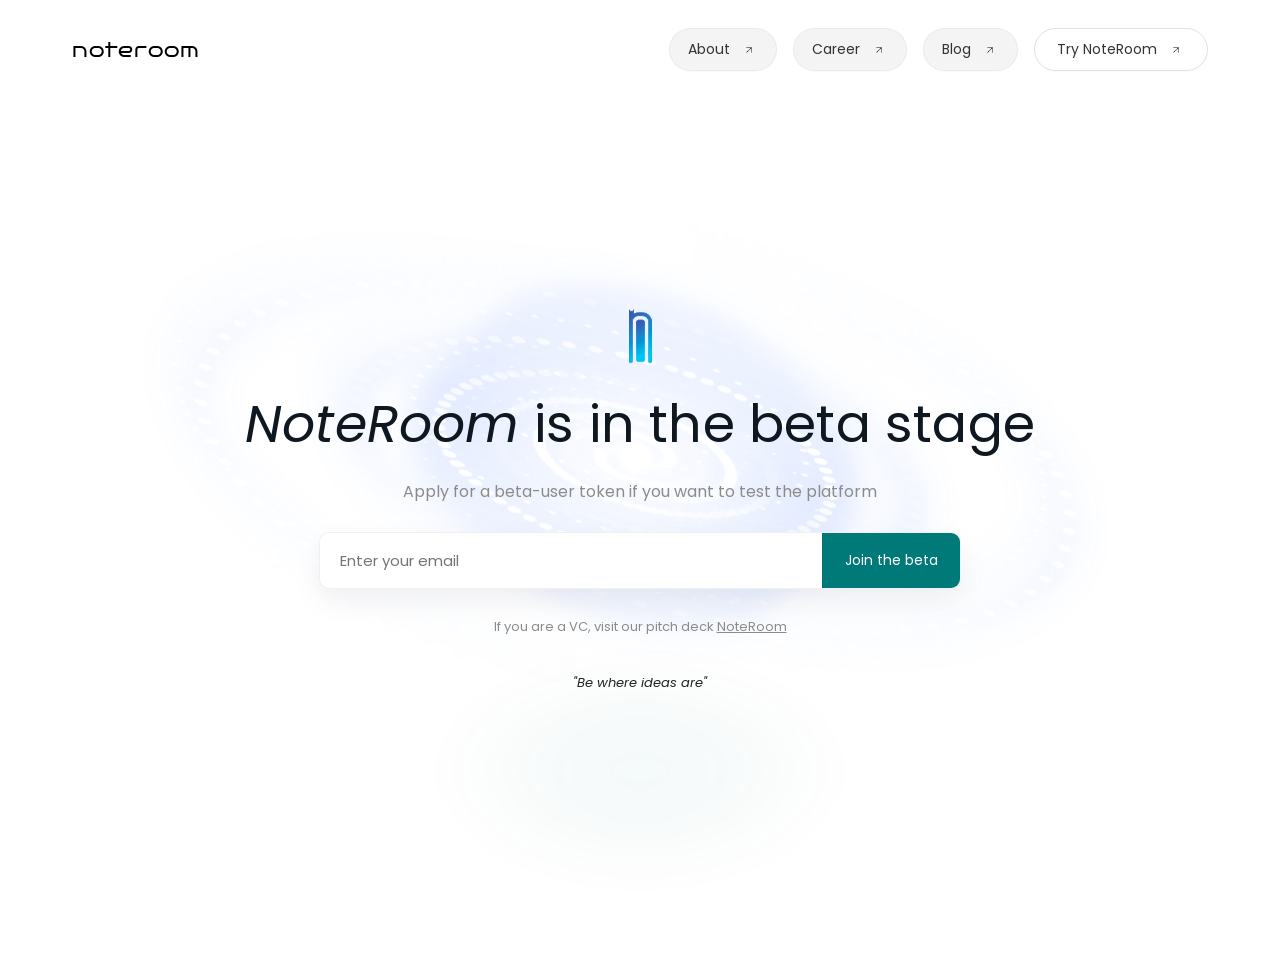
==== betapage.html @ 21c58455 "first upload" ====
<!doctype html>
<html lang="en">
<head>
  <meta charset="utf-8" />
  <meta name="viewport" content="width=device-width,initial-scale=1" />
  <title>Artune - Creative Agency Website 2</title>

  <!-- Fonts -->
  <link href="https://fonts.googleapis.com/css2?family=Poppins:wght@200;300;400;600;700&display=swap" rel="stylesheet">
  <link href="https://fonts.googleapis.com/css2?family=Bruno+Ace&display=swap" rel="stylesheet">

  <style>
    :root{
      --bg: #ffffff;
      --muted: #8b8b8b;
      --accent: #007a79;
      --accent-dark: #006a66;
      --input-bg: #ffffff;
      --max-center-width: 1200px;
      --p: "Poppins", system-ui, -apple-system, "Segoe UI", Roboto, "Helvetica Neue", Arial;
      --logo-font: "Bruno Ace", var(--p);
    }

    html,body{ height:100%; margin:0; font-family:var(--p); background:var(--bg); color:#111; -webkit-font-smoothing:antialiased; -moz-osx-font-smoothing:grayscale; overflow-x:hidden; }

    /* page shell */
    .page { min-height:100vh; display:flex; flex-direction:column; align-items:stretch; position:relative; }

   
    .background-solar{
        opacity: 0.5;
      position:absolute;
      inset:0; 
      display:flex;
      align-items:center;
      justify-content:center;
      z-index:0; 
      pointer-events:none;
      overflow:hidden;
    }
   

    .background-solar img.beta-svg{
      max-width:1400px;
      width:120vw; 
      height:auto;
      display:block;
      opacity:0.7;
      transform-origin:center center;
      will-change:transform, opacity;
     
      user-select:none;
      -webkit-user-drag:none;
    }

    /* NAVBAR */
    header.nav {  transition: background 0.3s ease, backdrop-filter 0.3s ease; display:flex; align-items:center; justify-content:space-between; padding:28px 72px; gap:24px; position:relative; z-index:30; }
    .nav-left { display:flex; align-items:center; gap:16px; min-width:120px; }
    .logo { font-family:var(--logo-font); font-size:20px; letter-spacing:1px; font-weight:400; color:#000; display:flex; align-items:center; height:28px; }
    .nav-right { display:flex; gap:16px; align-items:center; z-index:30; }
    .nav-link { display:inline-flex; align-items:center; gap:10px; background:#f4f4f4; padding:10px 18px; border-radius:28px; font-size:14px; color:#333; text-decoration:none; box-shadow: 0 1px 0 rgba(0,0,0,0.02); border:1px solid rgba(0,0,0,0.04); }
    .nav-link:hover { transform: translateY(-2px); box-shadow:0 4px 12px rgba(0,0,0,0.1);}
    .nav-link .arrow-placeholder{ display:inline-flex; align-items:center; justify-content:center; width:18px; height:18px; }
    .nav-link .arrow-placeholder img{ width:12px; height:12px; display:block; object-fit:contain; }
    .nav-cta { padding:10px 22px; border-radius:28px; border:1px solid rgba(0,0,0,0.12); background:transparent; }

    /* HERO */
    main.hero { position:relative; flex:1 0 auto; display:flex; align-items:center; justify-content:center; padding:0 32px; overflow:visible; min-height:640px; z-index:20; }
    .hero-inner { position:relative; z-index:40; width:100%; max-width:var(--max-center-width); text-align:center; padding:60px 24px; box-sizing:border-box; }

    .center-logo { width:48px; height:60px; margin:0 auto 18px; display:flex; align-items:center; justify-content:center; }
    .center-logo img{ max-height:60px; width:auto; display:block; }

    h1 { margin:0 0 16px; font-weight:600; font-size:52px; letter-spacing:0.2px; font-family:var(--p); color:#0f1720; }
    .sub { color:var(--muted); margin-bottom:28px; font-size:16px; font-weight:400; }

    .signup { display:flex; align-items:center; justify-content:center; margin: 14px auto 28px; }
    .input-wrap { display:flex; width:640px; max-width:calc(100% - 48px); background:var(--input-bg); border-radius:10px; box-shadow: 0 12px 30px rgba(18,25,40,0.06); border:1px solid rgba(0,0,0,0.06); overflow:hidden; transition:transform .18s ease, box-shadow .18s ease; }
    input[type="email"]{ flex:1 1 auto; border:0; outline:0; padding:16px 20px; font-size:15px; font-family:var(--p); color:#111; background:transparent; }
    button.join-btn{ background:var(--accent); color:#fff; border:0; padding:12px 22px; display:inline-block; font-weight:600; cursor:pointer; border-left:1px solid rgba(0,0,0,0.06); min-width:120px; transition:transform .15s ease, box-shadow .15s ease, background .12s ease; font-size:14px; }
    button.join-btn:hover{ box-shadow:0 8px 28px rgba(0,122,121,0.22); background: linear-gradient(180deg,var(--accent),var(--accent-dark)); }

    .hero-note { color:var(--muted); margin-top:10px; font-size:13px; }
    .hero-quote { margin-top:36px; font-size:13px; color:#222; opacity:0.7; font-style:italic; }

    .fade-up { opacity:0; transform:translateY(12px); animation:fadeUp .7s cubic-bezier(.2,.9,.25,1) forwards; }
    .fade-up.delay-1 { animation-delay:.12s; } .fade-up.delay-2 { animation-delay:.22s; } .fade-up.delay-3 { animation-delay:.34s; }
    @keyframes fadeUp { to { opacity:1; transform:none; } }

    @media (max-width:900px){ header.nav { padding:18px 20px; } h1 { font-size:34px; } .input-wrap { width:100%; max-width:520px; } .background-solar img.beta-svg{ width:140vw; filter: blur(14px); } }
    @media (max-width:520px){ header.nav { padding:14px 14px; } .nav-right { gap:10px; } .nav-link { padding:8px 12px; font-size:13px; border-radius:22px; } main.hero { min-height:520px; padding-top:22px; padding-bottom:42px; } h1 { font-size:26px; } .input-wrap{ display:block; padding:0; border-radius:10px; overflow:visible; } input[type="email"]{ padding:14px; width:100%; box-sizing:border-box; } button.join-btn{ width:100%; margin-top:10px; border-radius:8px; min-width:0; } }

    .hero-inner::before { content:""; position:absolute; left:50%; top:62%; transform:translateX(-50%); width:760px; height:420px; background:radial-gradient(closest-side, rgba(0,122,121,0.06), transparent 60%); z-index:5; filter:blur(26px); opacity:.9; pointer-events:none; }

  </style>
</head>
<body>

  <div class="page">

    <header class="nav" aria-label="Main navigation">
      <div class="nav-left">
        <div class="logo">
          <span style="display:inline-block; height:28px; line-height:28px; font-family: Bruno Ace;">noteroom</span>
        </div>
      </div>

      <nav class="nav-right" role="navigation" aria-label="Top links">
        <a class="nav-link" href="#about">About <span class="arrow-placeholder" aria-hidden="true"><img src="Arrow up-right.png" alt=""></span></a>
        <a class="nav-link" href="#career">Career <span class="arrow-placeholder" aria-hidden="true"><img src="Arrow up-right.png" alt=""></span></a>
        <a class="nav-link" href="#blog">Blog <span class="arrow-placeholder" aria-hidden="true"><img src="Arrow up-right.png" alt=""></span></a>
        <a class="nav-link nav-cta" href="#try">Try NoteRoom <span class="arrow-placeholder" aria-hidden="true"><img src="Arrow up-right.png" alt=""></span></a>
      </nav>
    </header>

    <main class="hero" role="main">
      <div class="hero-inner">
        <div class="center-logo fade-up delay-1">
          <img src="NoteRoomLogoNew.png" alt="NoteRoom logo" id="center-logo-img" />
        </div>

        <h1 style="font-weight: 400;" class="fade-up delay-2"><em>NoteRoom</em> is in the beta stage</h1>

        <p class="sub fade-up delay-3">Apply for a beta-user token if you want to test the platform</p>

        <div class="signup fade-up delay-3" role="form" aria-label="Join the beta">
          <div class="input-wrap" id="inputWrap">
            <input id="emailInput" type="email" placeholder="Enter your email" aria-label="Enter your email">
            <button style="font-weight: 400; font-family: poppins;" id="joinBtn" class="join-btn" type="button" aria-label="Join the beta">Join the beta</button>
          </div>
        </div>

        <div class="hero-note fade-up delay-3">
          If you are a VC, visit our pitch deck <a href="#" style="color:inherit; text-decoration:underline">NoteRoom</a>
        </div>

        <div class="hero-quote fade-up delay-3">"Be where ideas are"</div>
      </div>
    </main>

     <div class="background-solar" aria-hidden="true">
      <img id="bg-nebula" class="beta-svg" src="beta.svg" alt="nebula background" />
    </div>

  </div>

  <script>
   (function(){
      const neb = document.getElementById('bg-nebula');
      if(!neb) return;

     
      const rotateSpeed = 0.0002; 
      const driftAmpX = 18; 
      const driftAmpY = 10; 
      const pulseFreq = 0.00099;
      const baseScale = 1.02;
      const pulseAmp = 0.015; 

    
      let pointerX = 0, pointerY = 0; 
      const maxParallaxX = 0; 
      const maxParallaxY = 0; 

      let start = null;

     
      function tick(ts){
        if(!start) start = ts;
        const t = ts - start;

        const rot = t * rotateSpeed; 
        const pulse = baseScale + Math.sin(t * pulseFreq * Math.PI * 2) * pulseAmp;

        
        const dx = Math.sin(t * 0.0007) * driftAmpX + pointerX * maxParallaxX;
        const dy = Math.cos(t * 0.0005) * driftAmpY + pointerY * maxParallaxY;

       
        const deg = rot * (180/Math.PI); 
        const transform = `translate(${dx.toFixed(2)}px, ${dy.toFixed(2)}px) rotate(${deg.toFixed(3)}deg) scale(${pulse.toFixed(4)})`;
        neb.style.transform = transform;

        requestAnimationFrame(tick);
      }
      requestAnimationFrame(tick);

      function onPointerMove(e){
        const rect = neb.getBoundingClientRect();
        const cx = rect.left + rect.width/2;
        const cy = rect.top + rect.height/2;
        const nx = (e.clientX - cx) / (rect.width/2);
        const ny = (e.clientY - cy) / (rect.height/2);
       
        pointerX = Math.max(-1, Math.min(1, nx)) * 0.45;
        pointerY = Math.max(-1, Math.min(1, ny)) * 0.25;
      }
      window.addEventListener('pointermove', onPointerMove);

      function reduceIntensity() { pointerX = 0; pointerY = 0; }
      window.addEventListener('touchstart', reduceIntensity, {passive:true});
      window.addEventListener('touchend', reduceIntensity, {passive:true});

    })();

    (function(){
      const btn = document.getElementById('joinBtn');
      const email = document.getElementById('emailInput');
      if(btn && email){
        btn.addEventListener('click', function(){
          const v = email.value.trim();
          if(!v){
            email.focus();
            email.style.boxShadow = "0 0 0 3px rgba(255,80,80,0.12)";
            setTimeout(()=> email.style.boxShadow = "", 1200);
            return;
          }
          btn.disabled = true;
          btn.innerText = "Joined ✓";
          btn.style.cursor = "default";
          setTimeout(()=> {
            btn.disabled = false;
            btn.innerText = "Join the beta";
          }, 2400);
        });
        email.addEventListener('focus', () => document.getElementById('inputWrap').style.boxShadow = "0 16px 40px rgba(0,0,0,0.08)");
        email.addEventListener('blur', () => document.getElementById('inputWrap').style.boxShadow = "");
      }
    })();
  </script>
</body>
</html>
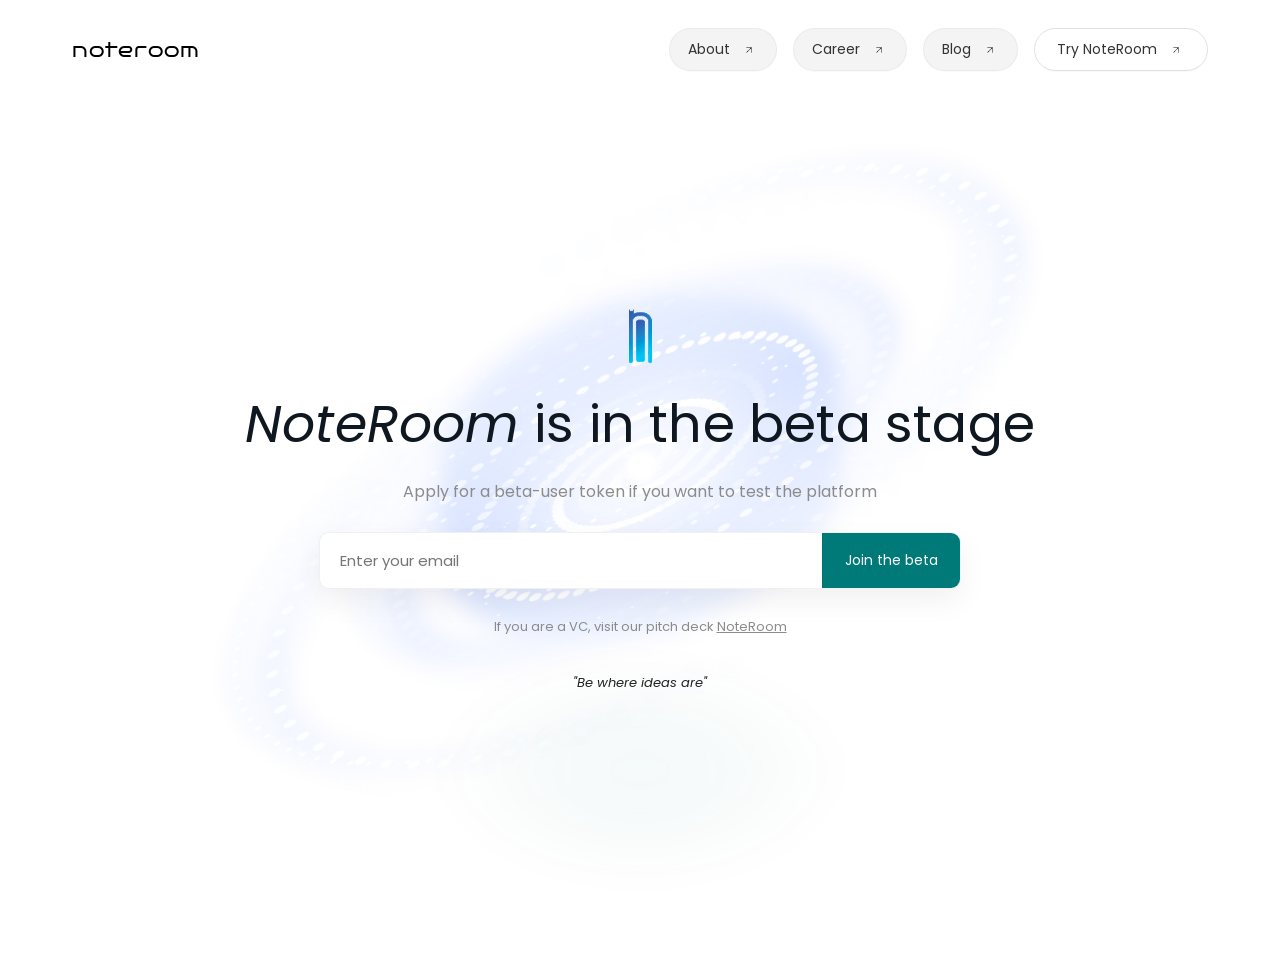
==== commit 7c70e25e: "Added blog page" ====
--- a/betapage.html
+++ b/betapage.html
@@ -28,7 +28,7 @@
 
    
     .background-solar{
-        opacity: 0.5;
+        opacity: 0.7;
       position:absolute;
       inset:0; 
       display:flex;
@@ -108,7 +108,7 @@
       <nav class="nav-right" role="navigation" aria-label="Top links">
         <a class="nav-link" href="#about">About <span class="arrow-placeholder" aria-hidden="true"><img src="Arrow up-right.png" alt=""></span></a>
         <a class="nav-link" href="#career">Career <span class="arrow-placeholder" aria-hidden="true"><img src="Arrow up-right.png" alt=""></span></a>
-        <a class="nav-link" href="#blog">Blog <span class="arrow-placeholder" aria-hidden="true"><img src="Arrow up-right.png" alt=""></span></a>
+        <a class="nav-link" href="blog.html">Blog <span class="arrow-placeholder" aria-hidden="true"><img src="Arrow up-right.png" alt=""></span></a>
         <a class="nav-link nav-cta" href="#try">Try NoteRoom <span class="arrow-placeholder" aria-hidden="true"><img src="Arrow up-right.png" alt=""></span></a>
       </nav>
     </header>
@@ -150,10 +150,10 @@
       if(!neb) return;
 
      
-      const rotateSpeed = 0.0002; 
-      const driftAmpX = 18; 
-      const driftAmpY = 10; 
-      const pulseFreq = 0.00099;
+      const rotateSpeed = 0; 
+      const driftAmpX = 1; 
+      const driftAmpY = 1; 
+      const pulseFreq = 0.0009;
       const baseScale = 1.02;
       const pulseAmp = 0.015; 
 
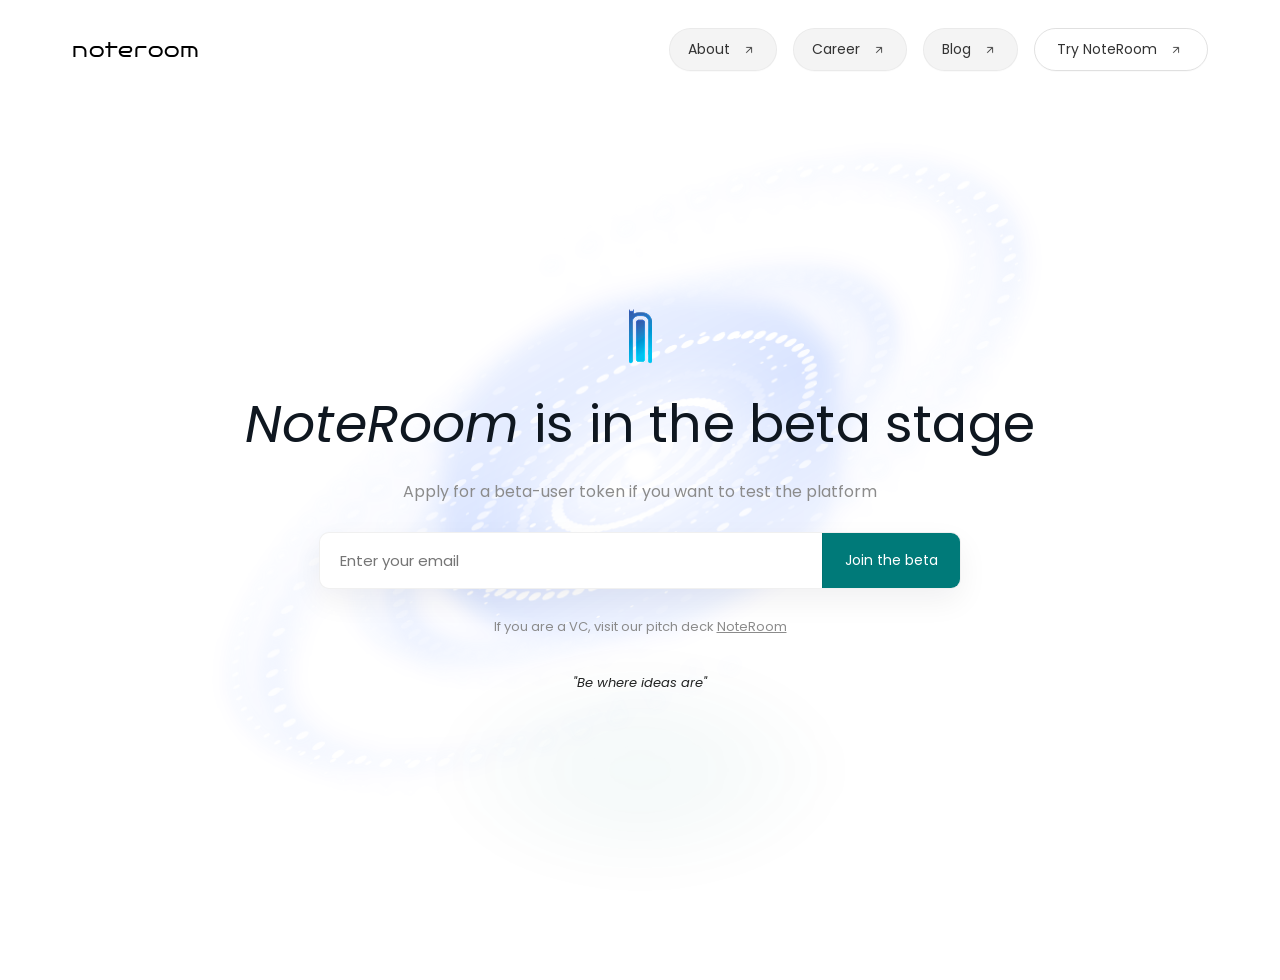
==== commit c4416969: "added join page" ====
--- a/betapage.html
+++ b/betapage.html
@@ -109,7 +109,7 @@
         <a class="nav-link" href="#about">About <span class="arrow-placeholder" aria-hidden="true"><img src="Arrow up-right.png" alt=""></span></a>
         <a class="nav-link" href="#career">Career <span class="arrow-placeholder" aria-hidden="true"><img src="Arrow up-right.png" alt=""></span></a>
         <a class="nav-link" href="blog.html">Blog <span class="arrow-placeholder" aria-hidden="true"><img src="Arrow up-right.png" alt=""></span></a>
-        <a class="nav-link nav-cta" href="#try">Try NoteRoom <span class="arrow-placeholder" aria-hidden="true"><img src="Arrow up-right.png" alt=""></span></a>
+        <a class="nav-link nav-cta" href="join.html">Try NoteRoom <span class="arrow-placeholder" aria-hidden="true"><img src="Arrow up-right.png" alt=""></span></a>
       </nav>
     </header>
 
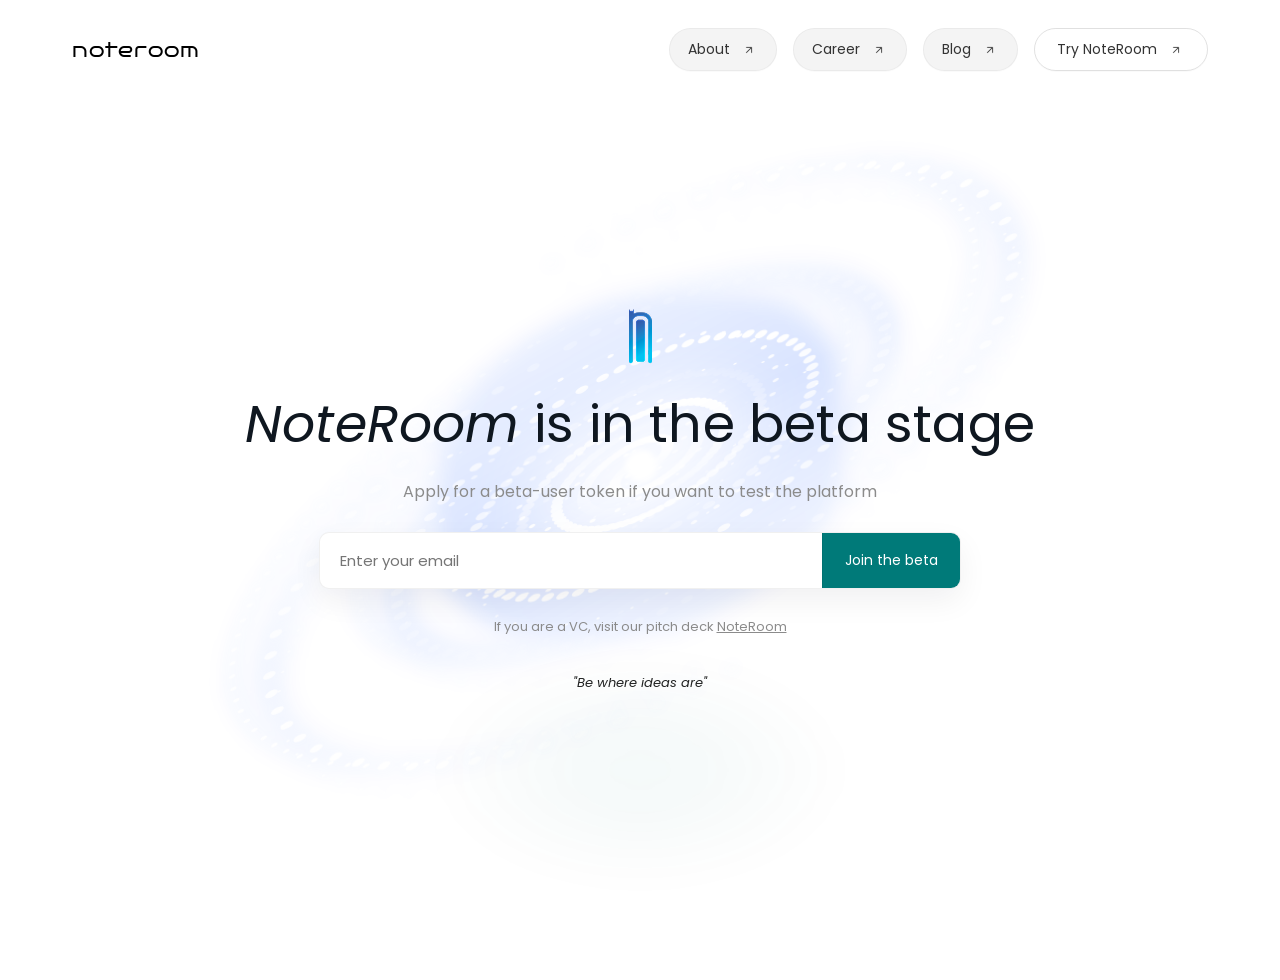
==== commit bc7190b3: "added about page" ====
--- a/betapage.html
+++ b/betapage.html
@@ -106,8 +106,8 @@
       </div>
 
       <nav class="nav-right" role="navigation" aria-label="Top links">
-        <a class="nav-link" href="#about">About <span class="arrow-placeholder" aria-hidden="true"><img src="Arrow up-right.png" alt=""></span></a>
-        <a class="nav-link" href="#career">Career <span class="arrow-placeholder" aria-hidden="true"><img src="Arrow up-right.png" alt=""></span></a>
+        <a class="nav-link" href="about.html">About <span class="arrow-placeholder" aria-hidden="true"><img src="Arrow up-right.png" alt=""></span></a>
+        <a class="nav-link" href="career.html">Career <span class="arrow-placeholder" aria-hidden="true"><img src="Arrow up-right.png" alt=""></span></a>
         <a class="nav-link" href="blog.html">Blog <span class="arrow-placeholder" aria-hidden="true"><img src="Arrow up-right.png" alt=""></span></a>
         <a class="nav-link nav-cta" href="join.html">Try NoteRoom <span class="arrow-placeholder" aria-hidden="true"><img src="Arrow up-right.png" alt=""></span></a>
       </nav>
